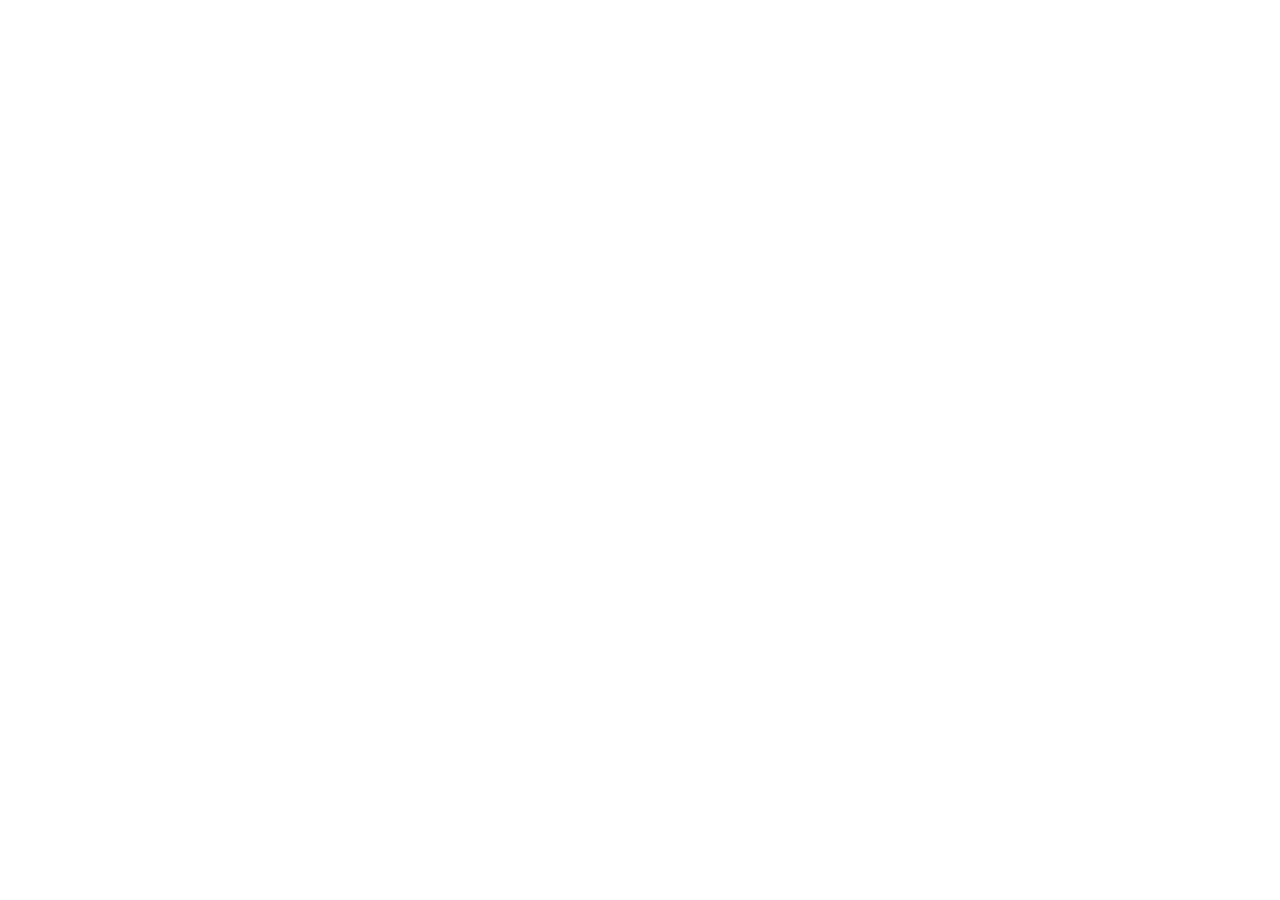
==== about.html @ ef664cff "Add files via upload" ====
<meta name='viewport' content='width=device-width, initial-scale=1'/><!DOCTYPE html>
<html>
<head>
<title>About | Sunset Trails</title>
<link rel="stylesheet" href="styles.css">
<script defer src="script.js"></script>
</head>

<body>

<div class="page">

<nav>...same nav...</nav>

<section class="section">
<h1>About</h1>

<div class="card">
<p>
I don't just take photos -- I capture emotion, connection, and real moments.
My goal is to create a relaxed, luxury experience where you feel comfortable
and leave with memories that last forever.
</p>
</div>

</section>

</div>

</body>
</html>
---- styles.css ----
<meta name='viewport' content='width=device-width, initial-scale=1'/><style>:root{
--gold:#D4AF37;
--orange:#E67E22;
--beige:#F5E6D3;
--soft:#fffaf3;
}

*{margin:0;padding:0;box-sizing:border-box;}

body{
font-family:'Inter',sans-serif;
background:var(--soft);
color:#2b2b2b;
overflow-x:hidden;
cursor:none;
}

/* CURSOR */
.cursor{
width:18px;height:18px;
border:2px solid var(--gold);
border-radius:50%;
position:fixed;
pointer-events:none;
transform:translate(-50%,-50%);
transition:.08s;
z-index:9999;
}

/* NAV */
nav{
position:fixed;
width:100%;
padding:20px 60px;
display:flex;
justify-content:space-between;
background:rgba(255,255,255,0.6);
backdrop-filter:blur(14px);
z-index:1000;
}

nav a{
margin-left:30px;
text-decoration:none;
color:#333;
font-weight:500;
transition:.3s;
}
nav a:hover{color:var(--orange);}

/* HERO */
.hero{
height:100vh;
position:relative;
display:flex;
align-items:center;
justify-content:center;
text-align:center;
overflow:hidden;
}

.hero video{
position:absolute;
width:100%;
height:100%;
object-fit:cover;
z-index:-1;
}

.hero::after{
content:"";
position:absolute;
inset:0;
background:linear-gradient(to top,rgba(245,230,211,.85),transparent);
}

.hero h1{
font-family:'Playfair Display';
font-size:4.5rem;
}

/* BUTTON */
.btn{
padding:16px 36px;
background:linear-gradient(135deg,var(--gold),var(--orange));
color:white;
border-radius:50px;
text-decoration:none;
box-shadow:0 10px 30px rgba(212,175,55,0.3);
transition:.3s;
}
.btn:hover{
transform:translateY(-5px) scale(1.07);
}

/* SECTIONS */
.section{
padding:140px 10%;
position:relative;
}

/* FLOAT ELEMENT */
.float{
position:absolute;
width:180px;
opacity:.1;
animation:float 8s infinite ease-in-out;
}
@keyframes float{
50%{transform:translateY(-40px);}
}

/* GLASS CARD */
.card{
background:rgba(255,255,255,0.7);
backdrop-filter:blur(14px);
padding:50px;
border-radius:25px;
box-shadow:0 20px 60px rgba(0,0,0,0.1);
transition:.4s;
}
.card:hover{
transform:translateY(-12px) scale(1.02);
}

/* GALLERY */
.gallery{
display:grid;
grid-template-columns:repeat(auto-fit,minmax(300px,1fr));
gap:25px;
}
.gallery img{
width:100%;
height:380px;
object-fit:cover;
border-radius:20px;
transition:.6s;
}
.gallery img:hover{
transform:scale(1.1);
}

/* PARALLAX */
.parallax{
height:70vh;
background:url('https://images.unsplash.com/photo-1492724441997-5dc865305da7') center/cover fixed;
display:flex;
align-items:center;
justify-content:center;
font-size:2rem;
}

/* PAGE TRANSITION */
.page{
opacity:0;
transform:translateY(40px);
transition:1s;
}
.page.active{
opacity:1;
transform:translateY(0);
}

/* MOBILE */
@media(max-width:768px){
.hero h1{font-size:2.6rem;}
}</style><script>// CURSOR
const cursor=document.createElement("div");
cursor.classList.add("cursor");
document.body.appendChild(cursor);

document.addEventListener("mousemove",e=>{
cursor.style.left=e.clientX+"px";
cursor.style.top=e.clientY+"px";
});

// PAGE LOAD
window.addEventListener("load",()=>{
document.querySelector(".page").classList.add("active");
});

// PAGE TRANSITIONS
document.querySelectorAll("a").forEach(link=>{
link.addEventListener("click",e=>{
const href=link.getAttribute("href");
if(href && href.includes(".html")){
e.preventDefault();
document.querySelector(".page").classList.remove("active");
setTimeout(()=>{window.location=href},500);
}
});
});

// MAGNETIC BUTTON
document.querySelectorAll(".btn").forEach(btn=>{
btn.addEventListener("mousemove",e=>{
const rect=btn.getBoundingClientRect();
const x=e.clientX-rect.left-rect.width/2;
const y=e.clientY-rect.top-rect.height/2;
btn.style.transform=`translate(${x*0.2}px,${y*0.2}px)`;
});
btn.addEventListener("mouseleave",()=>{
btn.style.transform="translate(0,0)";
});
});</script>
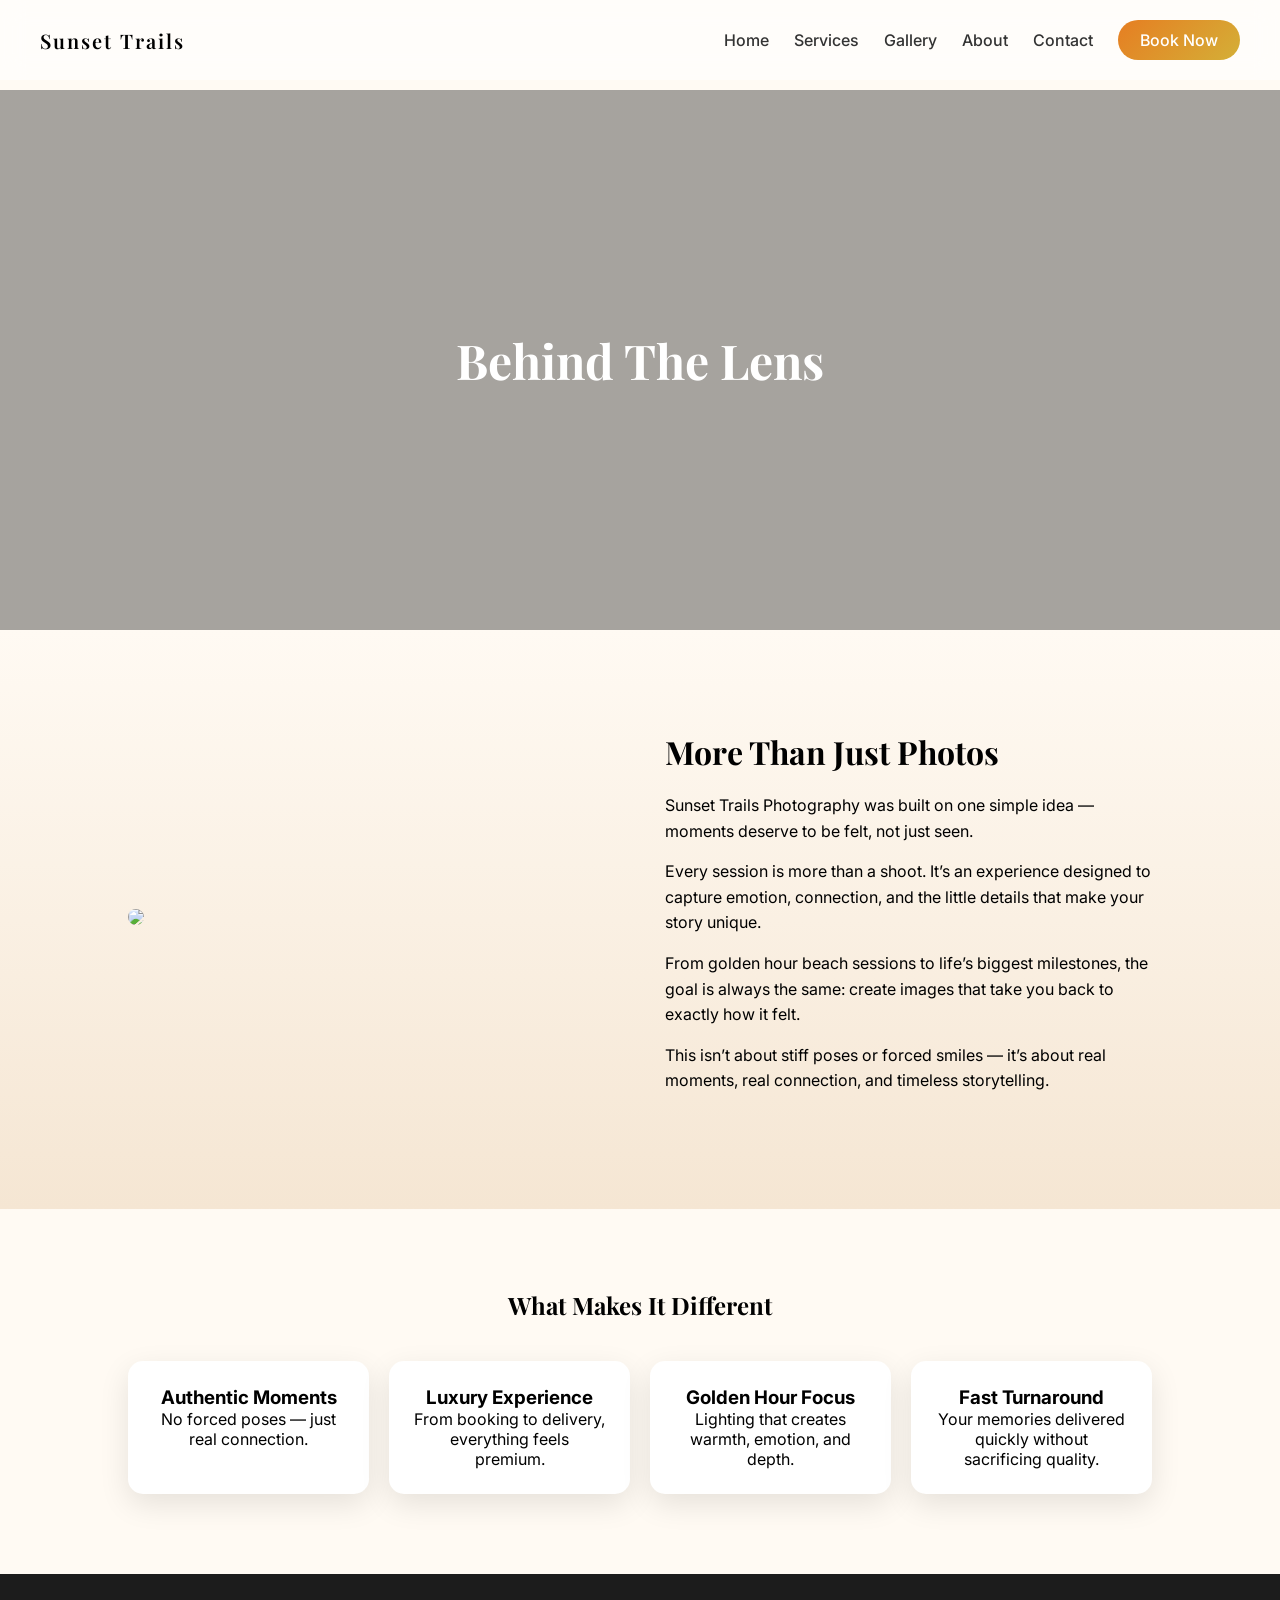
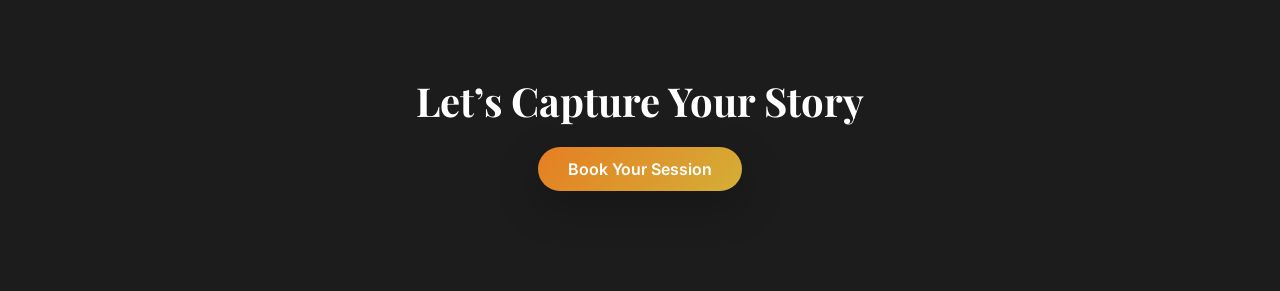
==== commit d5e42589: "Update about.html" ====
--- a/about.html
+++ b/about.html
@@ -1,31 +1,215 @@
-<meta name='viewport' content='width=device-width, initial-scale=1'/><!DOCTYPE html>
-<html>
+<!DOCTYPE html>
+<html lang="en">
 <head>
-<title>About | Sunset Trails</title>
+<meta charset="UTF-8">
+<meta name="viewport" content="width=device-width, initial-scale=1.0">
+
+<title>About | Sunset Trails Photography</title>
+
 <link rel="stylesheet" href="styles.css">
-<script defer src="script.js"></script>
+<link href="https://fonts.googleapis.com/css2?family=Playfair+Display:wght@500;700&family=Inter:wght@300;400;500&display=swap" rel="stylesheet">
+
+<style>
+
+/* HERO */
+.about-hero{
+height:60vh;
+display:flex;
+align-items:center;
+justify-content:center;
+text-align:center;
+background:
+linear-gradient(rgba(0,0,0,0.35),rgba(0,0,0,0.35)),
+url('https://images.pexels.com/photos/457882/pexels-photo-457882.jpeg');
+background-size:cover;
+background-position:center;
+color:white;
+}
+
+.about-hero h1{
+font-family:'Playfair Display';
+font-size:3rem;
+}
+
+/* SECTION */
+.about-section{
+padding:100px 10%;
+background:linear-gradient(to bottom,#fffaf3,#f5e6d3);
+display:flex;
+flex-wrap:wrap;
+align-items:center;
+gap:50px;
+}
+
+/* IMAGE */
+.about-img{
+flex:1;
+}
+
+.about-img img{
+width:100%;
+border-radius:20px;
+}
+
+/* TEXT */
+.about-text{
+flex:1;
+}
+
+.about-text h2{
+font-family:'Playfair Display';
+font-size:2rem;
+margin-bottom:20px;
+}
+
+.about-text p{
+margin-bottom:15px;
+line-height:1.6;
+}
+
+/* VALUES */
+.values{
+padding:80px 10%;
+text-align:center;
+}
+
+.values h2{
+font-family:'Playfair Display';
+margin-bottom:40px;
+}
+
+.value-grid{
+display:grid;
+grid-template-columns:repeat(auto-fit,minmax(200px,1fr));
+gap:20px;
+}
+
+.value{
+background:white;
+padding:25px;
+border-radius:15px;
+box-shadow:0 10px 30px rgba(0,0,0,0.1);
+}
+
+/* CTA */
+.cta{
+text-align:center;
+padding:100px 20px;
+background:#1C1C1C;
+color:white;
+}
+
+.cta h2{
+font-family:'Playfair Display';
+font-size:2.5rem;
+margin-bottom:20px;
+}
+
+.btn{
+padding:12px 30px;
+border-radius:30px;
+background:linear-gradient(135deg,#E67E22,#D4AF37);
+color:white;
+text-decoration:none;
+}
+
+</style>
 </head>
 
 <body>
 
-<div class="page">
-
-<nav>...same nav...</nav>
-
-<section class="section">
-<h1>About</h1>
-
-<div class="card">
-<p>
-I don't just take photos -- I capture emotion, connection, and real moments.
-My goal is to create a relaxed, luxury experience where you feel comfortable
-and leave with memories that last forever.
-</p>
-</div>
-
-</section>
-
-</div>
+<!-- NAV -->
+<nav class="nav">
+<div class="logo">Sunset Trails</div>
+
+<div class="nav-links" id="navLinks">
+<div class="close-btn" onclick="toggleMenu()">✕</div>
+
+<a href="index.html">Home</a>
+<a href="services.html">Services</a>
+<a href="gallery.html">Gallery</a>
+<a href="about.html">About</a>
+<a href="contact.html">Contact</a>
+<a href="contact.html" class="nav-btn">Book Now</a>
+</div>
+
+<div class="menu-toggle" onclick="toggleMenu()">☰</div>
+</nav>
+
+<!-- HERO -->
+<section class="about-hero">
+<h1>Behind The Lens</h1>
+</section>
+
+<!-- ABOUT -->
+<section class="about-section">
+
+<div class="about-img">
+<img src="https://images.pexels.com/photos/91227/pexels-photo-91227.jpeg">
+</div>
+
+<div class="about-text">
+
+<h2>More Than Just Photos</h2>
+
+<p>Sunset Trails Photography was built on one simple idea — moments deserve to be felt, not just seen.</p>
+
+<p>Every session is more than a shoot. It’s an experience designed to capture emotion, connection, and the little details that make your story unique.</p>
+
+<p>From golden hour beach sessions to life’s biggest milestones, the goal is always the same: create images that take you back to exactly how it felt.</p>
+
+<p>This isn’t about stiff poses or forced smiles — it’s about real moments, real connection, and timeless storytelling.</p>
+
+</div>
+
+</section>
+
+<!-- VALUES -->
+<section class="values">
+
+<h2>What Makes It Different</h2>
+
+<div class="value-grid">
+
+<div class="value">
+<h3>Authentic Moments</h3>
+<p>No forced poses — just real connection.</p>
+</div>
+
+<div class="value">
+<h3>Luxury Experience</h3>
+<p>From booking to delivery, everything feels premium.</p>
+</div>
+
+<div class="value">
+<h3>Golden Hour Focus</h3>
+<p>Lighting that creates warmth, emotion, and depth.</p>
+</div>
+
+<div class="value">
+<h3>Fast Turnaround</h3>
+<p>Your memories delivered quickly without sacrificing quality.</p>
+</div>
+
+</div>
+
+</section>
+
+<!-- CTA -->
+<section class="cta">
+
+<h2>Let’s Capture Your Story</h2>
+
+<a href="contact.html" class="btn">Book Your Session</a>
+
+</section>
+
+<!-- SCRIPT -->
+<script>
+function toggleMenu(){
+document.getElementById("navLinks").classList.toggle("active");
+}
+</script>
 
 </body>
-</html>+</html>
--- a/styles.css
+++ b/styles.css
@@ -1,205 +1,277 @@
-<meta name='viewport' content='width=device-width, initial-scale=1'/><style>:root{
---gold:#D4AF37;
---orange:#E67E22;
---beige:#F5E6D3;
---soft:#fffaf3;
-}
-
-*{margin:0;padding:0;box-sizing:border-box;}
+/* RESET */
+*{
+margin:0;
+padding:0;
+box-sizing:border-box;
+}
 
 body{
-font-family:'Inter',sans-serif;
-background:var(--soft);
-color:#2b2b2b;
-overflow-x:hidden;
-cursor:none;
-}
-
-/* CURSOR */
-.cursor{
-width:18px;height:18px;
-border:2px solid var(--gold);
-border-radius:50%;
+padding-top:90px;
+}
+
+body{
+font-family:'Inter', sans-serif;
+background:#fffaf3;
+}
+
+/* NAV */
+.nav{
 position:fixed;
-pointer-events:none;
-transform:translate(-50%,-50%);
-transition:.08s;
-z-index:9999;
-}
-
-/* NAV */
-nav{
-position:fixed;
-width:100%;
-padding:20px 60px;
+top:0;
+width:100%;
+padding:20px 40px;
 display:flex;
 justify-content:space-between;
+align-items:center;
 background:rgba(255,255,255,0.6);
-backdrop-filter:blur(14px);
+backdrop-filter:blur(12px);
 z-index:1000;
 }
 
-nav a{
-margin-left:30px;
+.logo{
+font-family:'Playfair Display';
+font-size:20px;
+font-weight:600;
+letter-spacing:2px;
+}
+
+.nav-links{
+display:flex;
+align-items:center;
+gap:25px;
+}
+
+.nav-links a{
 text-decoration:none;
 color:#333;
 font-weight:500;
-transition:.3s;
-}
-nav a:hover{color:var(--orange);}
+}
+
+.nav-btn{
+padding:10px 22px;
+border-radius:30px;
+background:linear-gradient(135deg,#E67E22,#D4AF37);
+color:white !important;
+}
+
+/* MOBILE MENU */
+.menu-toggle{
+display:none;
+font-size:28px;
+cursor:pointer;
+}
+
+@media(max-width:768px){
+
+.nav-links{
+position:fixed;
+top:0;
+right:-100%;
+height:100vh;
+width:70%;
+background:white;
+flex-direction:column;
+justify-content:center;
+gap:40px;
+transition:.4s;
+}
+
+.nav-links.active{
+right:0;
+}
+
+.menu-toggle{
+display:block;
+}
+
+}
 
 /* HERO */
 .hero{
 height:100vh;
-position:relative;
 display:flex;
 align-items:center;
 justify-content:center;
 text-align:center;
+position:relative;
 overflow:hidden;
 }
 
-.hero video{
+.hero-bg{
 position:absolute;
+top:0;
+left:0;
 width:100%;
 height:100%;
-object-fit:cover;
+background:
+linear-gradient(
+to top,
+rgba(255,170,80,0.4),
+rgba(255,210,140,0.2),
+rgba(255,255,255,0.05)
+),
+url('https://images.unsplash.com/photo-1507525428034-b723cf961d3e?auto=format&fit=crop&w=1600&q=80');
+background-size:cover;
+background-position:center;
 z-index:-1;
 }
 
-.hero::after{
-content:"";
-position:absolute;
-inset:0;
-background:linear-gradient(to top,rgba(245,230,211,.85),transparent);
+.hero-content{
+position:relative;
+z-index:2;
+max-width:900px;
+padding:40px;
+}
+
+.brand{
+letter-spacing:6px;
+font-size:14px;
+color:#fff3e0;
+margin-bottom:20px;
 }
 
 .hero h1{
 font-family:'Playfair Display';
-font-size:4.5rem;
-}
-
-/* BUTTON */
+font-size:4rem;
+color:white;
+text-shadow:0 10px 40px rgba(0,0,0,0.5);
+}
+
+.hero p{
+margin:25px 0;
+font-size:1.2rem;
+color:#fffaf3;
+}
+
 .btn{
-padding:16px 36px;
-background:linear-gradient(135deg,var(--gold),var(--orange));
+display:inline-block;
+padding:18px 42px;
+background:linear-gradient(135deg,#E67E22,#D4AF37);
 color:white;
+font-weight:600;
 border-radius:50px;
 text-decoration:none;
-box-shadow:0 10px 30px rgba(212,175,55,0.3);
+box-shadow:0 15px 40px rgba(0,0,0,0.25);
 transition:.3s;
 }
+
 .btn:hover{
-transform:translateY(-5px) scale(1.07);
+transform:translateY(-4px) scale(1.05);
 }
 
 /* SECTIONS */
 .section{
-padding:140px 10%;
-position:relative;
-}
-
-/* FLOAT ELEMENT */
-.float{
-position:absolute;
-width:180px;
-opacity:.1;
-animation:float 8s infinite ease-in-out;
-}
-@keyframes float{
-50%{transform:translateY(-40px);}
-}
-
-/* GLASS CARD */
-.card{
-background:rgba(255,255,255,0.7);
-backdrop-filter:blur(14px);
-padding:50px;
-border-radius:25px;
-box-shadow:0 20px 60px rgba(0,0,0,0.1);
-transition:.4s;
-}
-.card:hover{
-transform:translateY(-12px) scale(1.02);
-}
-
-/* GALLERY */
-.gallery{
+padding:120px 10%;
+text-align:center;
+}
+
+
+.grid{
 display:grid;
 grid-template-columns:repeat(auto-fit,minmax(300px,1fr));
 gap:25px;
-}
-.gallery img{
-width:100%;
-height:380px;
+margin-top:40px;
+}
+
+.grid img{
+width:100%;
+height:400px;
 object-fit:cover;
 border-radius:20px;
-transition:.6s;
-}
-.gallery img:hover{
-transform:scale(1.1);
-}
-
-/* PARALLAX */
-.parallax{
-height:70vh;
-background:url('https://images.unsplash.com/photo-1492724441997-5dc865305da7') center/cover fixed;
-display:flex;
-align-items:center;
-justify-content:center;
-font-size:2rem;
-}
-
-/* PAGE TRANSITION */
-.page{
+}
+
+img{
+max-width:100%;
+height:auto;
+}
+
+.grid img{
+width:100%;
+height:350px;
+object-fit:cover;
+border-radius:20px;
+}
+
+.close-btn{
+display:none;
+font-size:28px;
+position:absolute;
+top:20px;
+right:20px;
+cursor:pointer;
+}
+
+@media(max-width:768px){
+.close-btn{
+display:block;
+}
+
+/* SCROLL ANIMATIONS */
+.reveal{
 opacity:0;
-transform:translateY(40px);
-transition:1s;
-}
-.page.active{
+transform:translateY(60px);
+transition:all 0.8s ease;
+}
+
+.reveal.active{
 opacity:1;
 transform:translateY(0);
-}
-
-/* MOBILE */
-@media(max-width:768px){
-.hero h1{font-size:2.6rem;}
-}</style><script>// CURSOR
-const cursor=document.createElement("div");
-cursor.classList.add("cursor");
-document.body.appendChild(cursor);
-
-document.addEventListener("mousemove",e=>{
-cursor.style.left=e.clientX+"px";
-cursor.style.top=e.clientY+"px";
-});
-
-// PAGE LOAD
-window.addEventListener("load",()=>{
-document.querySelector(".page").classList.add("active");
-});
-
-// PAGE TRANSITIONS
-document.querySelectorAll("a").forEach(link=>{
-link.addEventListener("click",e=>{
-const href=link.getAttribute("href");
-if(href && href.includes(".html")){
-e.preventDefault();
-document.querySelector(".page").classList.remove("active");
-setTimeout(()=>{window.location=href},500);
-}
-});
-});
-
-// MAGNETIC BUTTON
-document.querySelectorAll(".btn").forEach(btn=>{
-btn.addEventListener("mousemove",e=>{
-const rect=btn.getBoundingClientRect();
-const x=e.clientX-rect.left-rect.width/2;
-const y=e.clientY-rect.top-rect.height/2;
-btn.style.transform=`translate(${x*0.2}px,${y*0.2}px)`;
-});
-btn.addEventListener("mouseleave",()=>{
-btn.style.transform="translate(0,0)";
-});
-});</script>+}  
+
+.section{
+padding:120px 10%;
+text-align:center;
+background:linear-gradient(
+to bottom,
+#fffaf3,
+#f5e6d3
+);
+}  
+
+.section:nth-child(even){
+background:#fff;
+}
+
+.grid img{
+transition:transform .4s ease, box-shadow .4s ease;
+}
+
+.grid img:hover{
+transform:scale(1.05);
+box-shadow:0 20px 40px rgba(0,0,0,0.2);
+}
+
+.section h2{
+font-family:'Playfair Display';
+font-size:2.5rem;
+margin-bottom:20px;
+}
+
+/* LIGHTBOX */
+.lightbox{
+position:fixed;
+top:0;
+left:0;
+width:100%;
+height:100%;
+background:rgba(0,0,0,0.9);
+display:none;
+align-items:center;
+justify-content:center;
+z-index:2000;
+}
+
+.lightbox img{
+max-width:90%;
+max-height:80%;
+border-radius:10px;
+}
+
+.close-lightbox{
+position:absolute;
+top:30px;
+right:40px;
+font-size:40px;
+color:white;
+cursor:pointer;
+}
